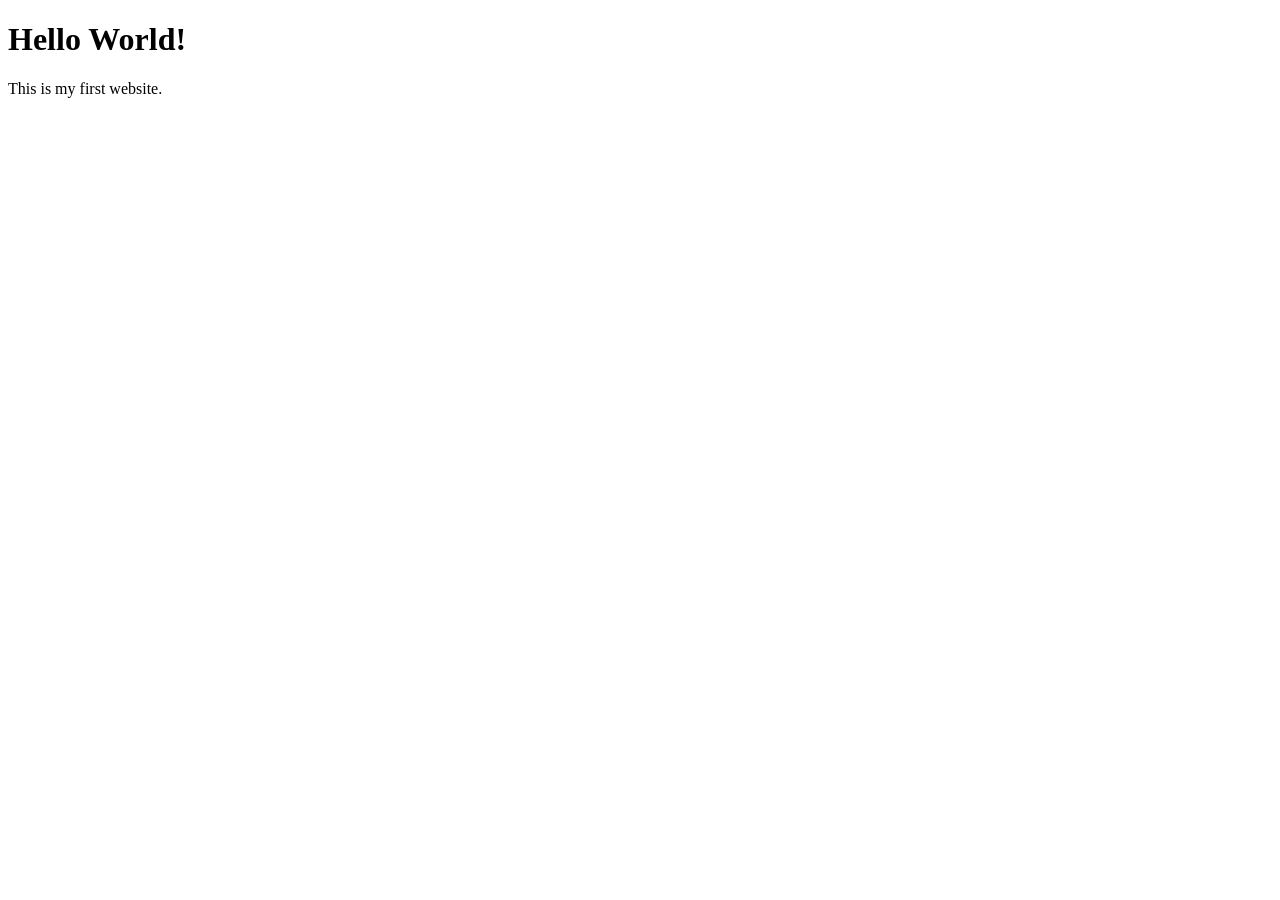
==== index.html @ 851dee36 "feat: add vercel link in README.md and add starter code in index.html" ====
<!DOCTYPE html>
<html lang="en">
<head>
    <meta charset="UTF-8">
    <meta name="viewport" content="width=device-width, initial-scale=1.0">
    <title>My First Page</title>
</head>
<body>
    <h1>Hello World!</h1>
    <p>This is my first website.</p>
</body>
</html>
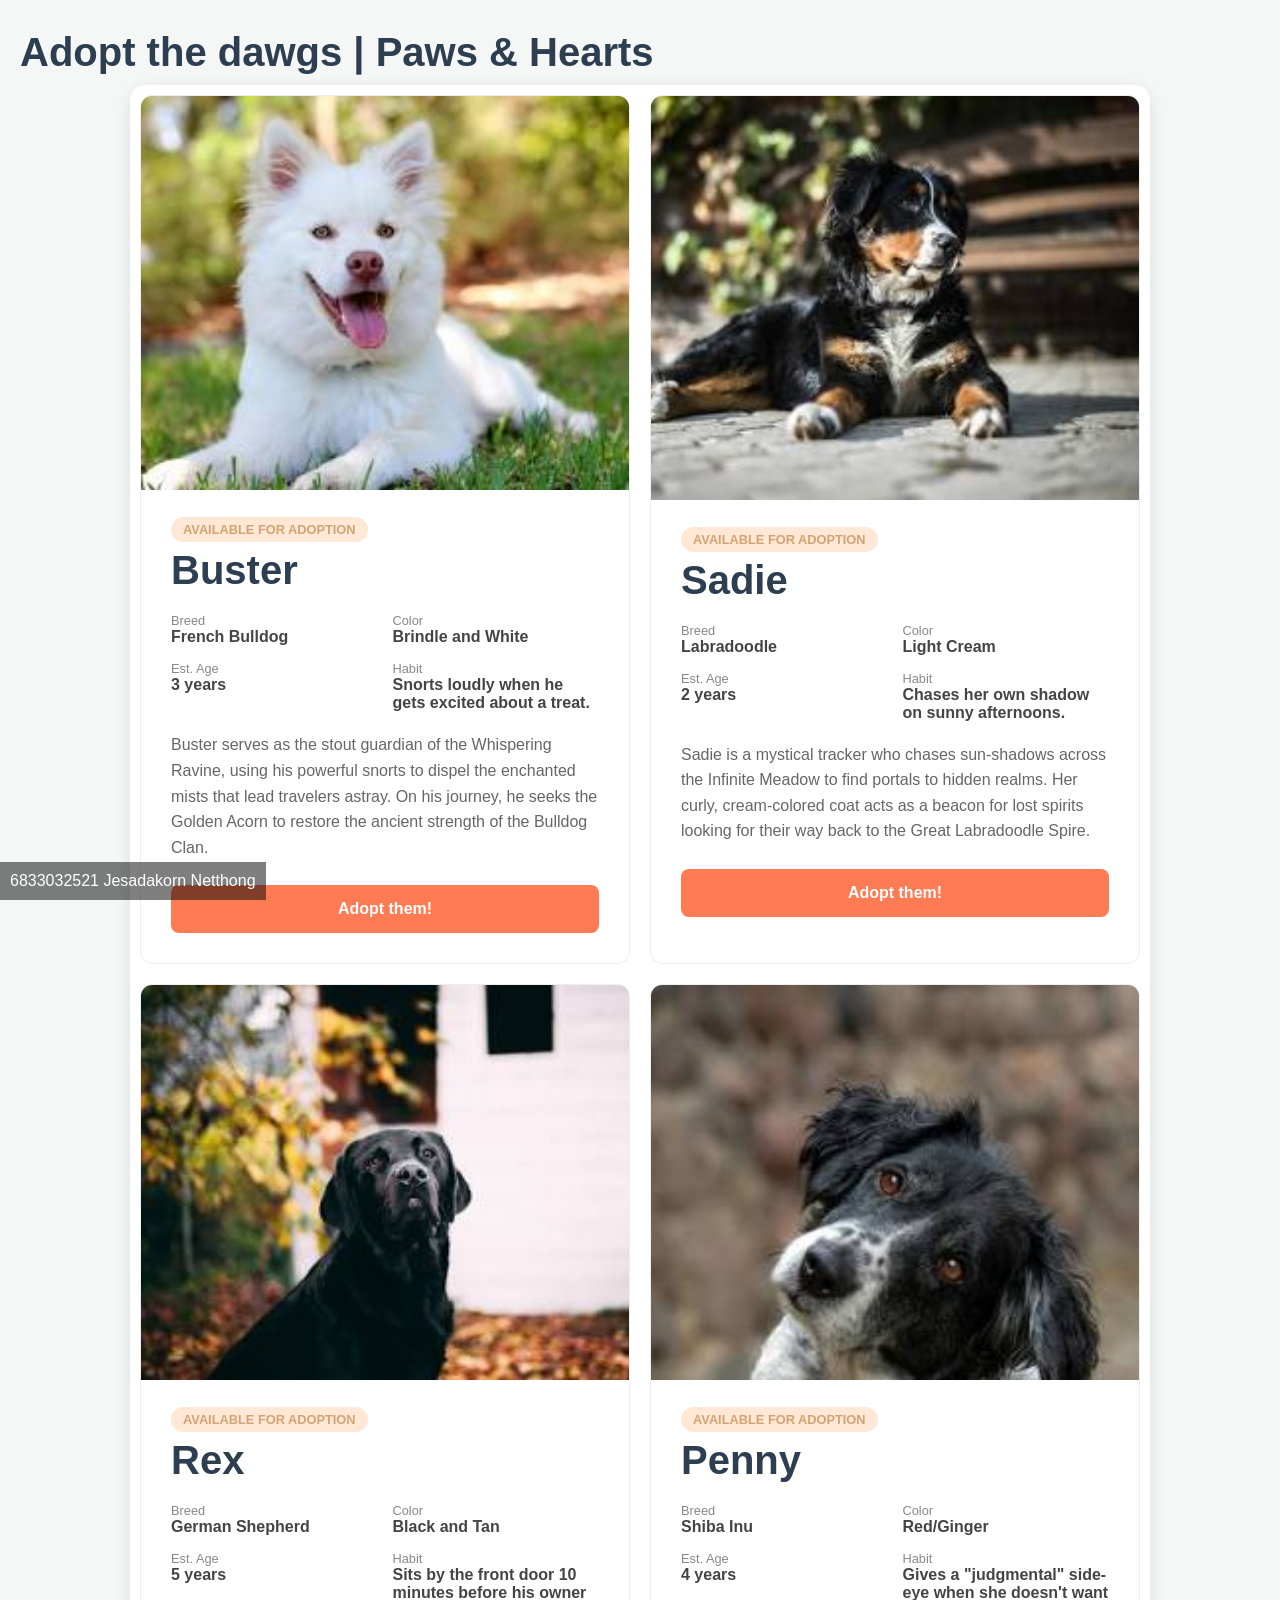
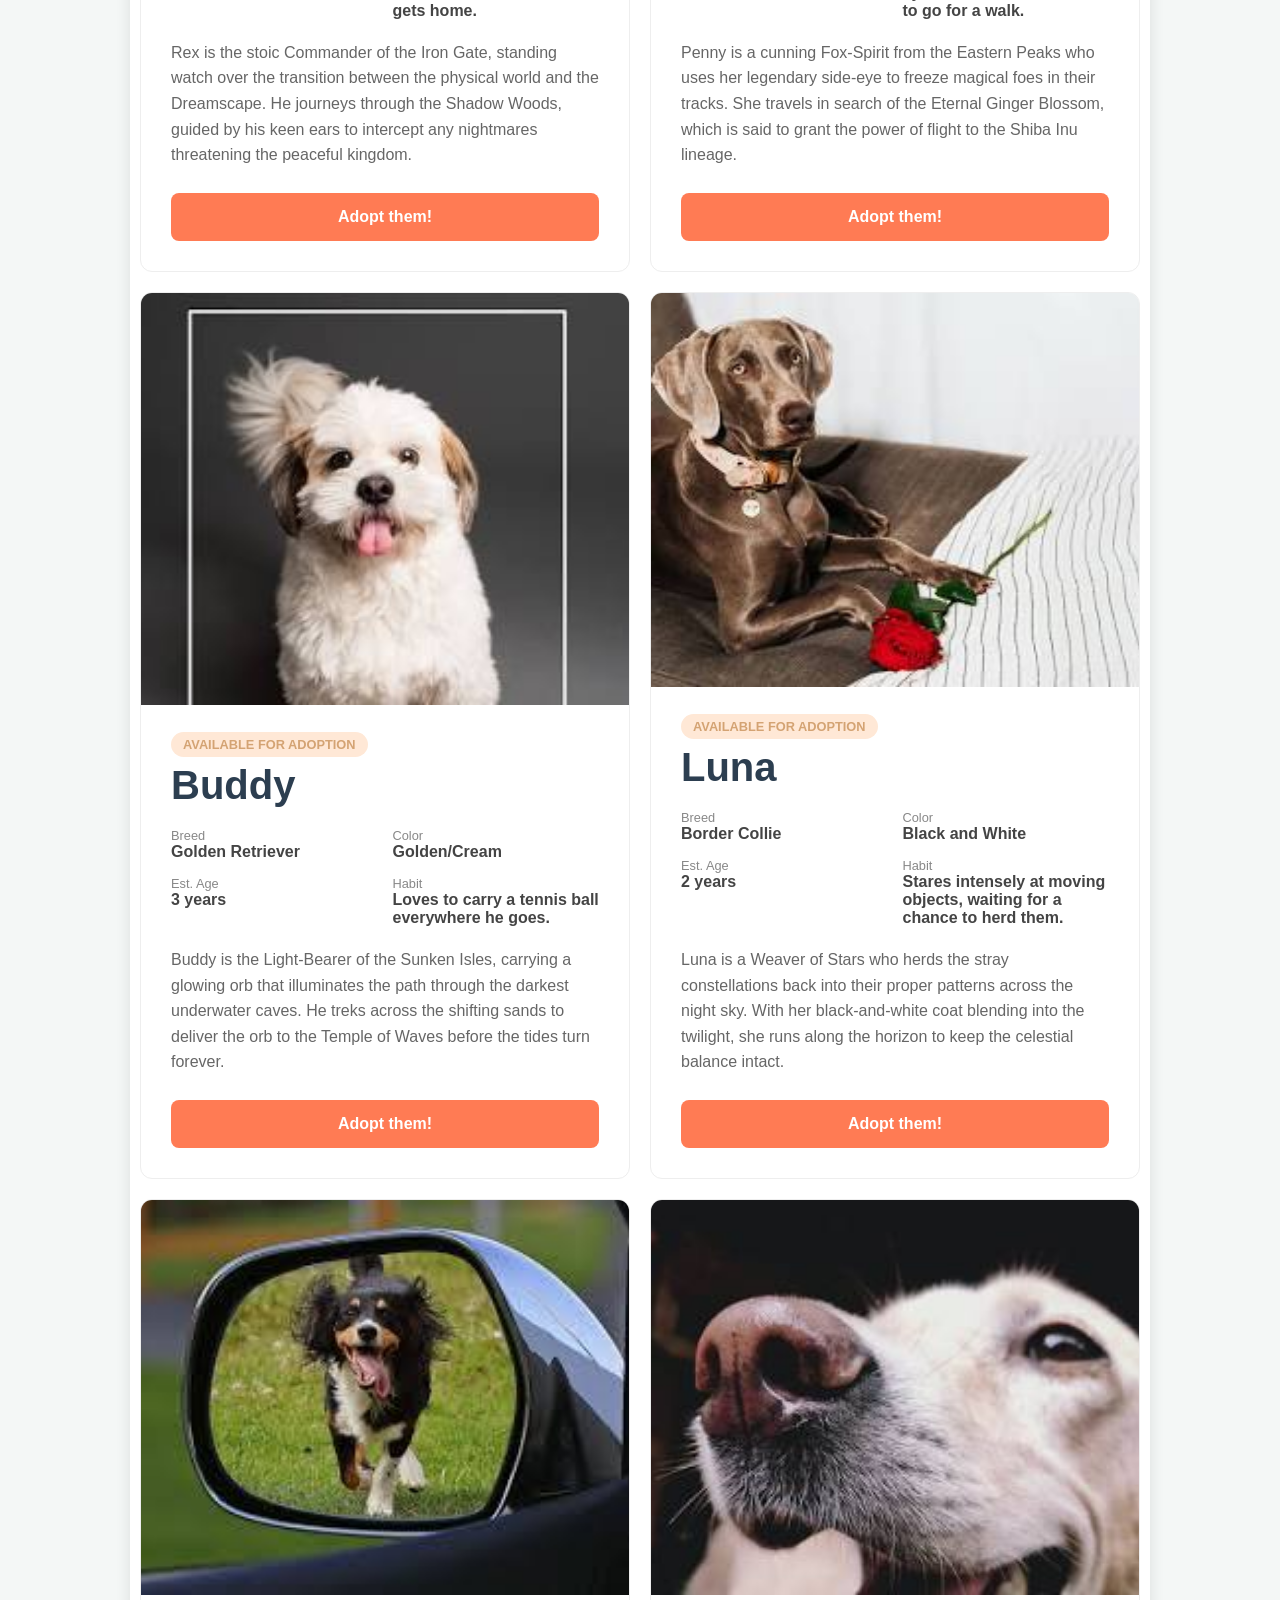
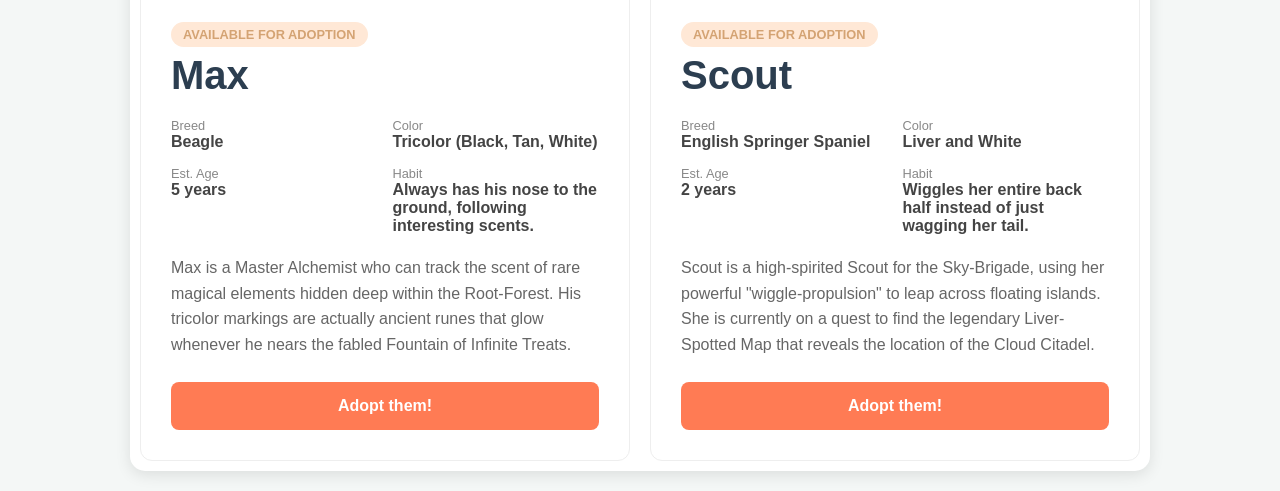
==== commit 49279551: "feat: complete index.html and add adoptme.html" ====
--- a/index.html
+++ b/index.html
@@ -1,12 +1,274 @@
 <!DOCTYPE html>
 <html lang="en">
+
 <head>
     <meta charset="UTF-8">
     <meta name="viewport" content="width=device-width, initial-scale=1.0">
-    <title>My First Page</title>
+    <title>Adopt the dawgs | Paws & Hearts</title>
+    <link rel="stylesheet" href="style.css">
 </head>
+
 <body>
-    <h1>Hello World!</h1>
-    <p>This is my first website.</p>
+    <h1>Adopt the dawgs | Paws & Hearts</h1>
+    <div class="profile-container">
+        <div class="profile">
+            <div class="image-section">
+                <img src="image/dog01.jpg" alt="Buster">
+            </div>
+            <div class="info-section">
+                <span class="tag">Available for adoption</span>
+                <h1>Buster</h1>
+                <div class="stats-grid">
+                    <div>
+                        <span class="stat-label">Breed</span>
+                        <span class="stat-value">French Bulldog</span>
+                    </div>
+                    <div>
+                        <span class="stat-label">Color</span>
+                        <span class="stat-value">Brindle and White</span>
+                    </div>
+                    <div>
+                        <span class="stat-label">Est. Age</span>
+                        <span class="stat-value">3 years</span>
+                    </div>
+                    <div>
+                        <span class="stat-label">Habit</span>
+                        <span class="stat-value">Snorts loudly when he gets excited about a treat.</span>
+                    </div>
+                </div>
+                <div class="description">
+                    <p>Buster serves as the stout guardian of the Whispering Ravine, using his powerful snorts to dispel the enchanted mists that lead travelers astray. On his journey, he seeks the Golden Acorn to restore the ancient strength of the Bulldog Clan.</p>
+                </div>
+                <a href="adoptme.html" class="adopt-btn">Adopt them!</a>
+            </div>
+        </div>  
+
+        <div class="profile">
+            <div class="image-section">
+                <img src="image/dog02.jpg" alt="Sadie">
+            </div>
+            <div class="info-section">
+                <span class="tag">Available for adoption</span>
+                <h1>Sadie</h1>
+                <div class="stats-grid">
+                    <div>
+                        <span class="stat-label">Breed</span>
+                        <span class="stat-value">Labradoodle</span>
+                    </div>
+                    <div>
+                        <span class="stat-label">Color</span>
+                        <span class="stat-value">Light Cream</span>
+                    </div>
+                    <div>
+                        <span class="stat-label">Est. Age</span>
+                        <span class="stat-value">2 years</span>
+                    </div>
+                    <div>
+                        <span class="stat-label">Habit</span>
+                        <span class="stat-value">Chases her own shadow on sunny afternoons.</span>
+                    </div>
+                </div>
+                <div class="description">
+                    <p>Sadie is a mystical tracker who chases sun-shadows across the Infinite Meadow to find portals to hidden realms. Her curly, cream-colored coat acts as a beacon for lost spirits looking for their way back to the Great Labradoodle Spire.</p>
+                </div>
+                <a href="adoptme.html" class="adopt-btn">Adopt them!</a>
+            </div>
+        </div>  
+
+        <div class="profile">
+            <div class="image-section">
+                <img src="image/dog03.jpg" alt="Rex">
+            </div>
+            <div class="info-section">
+                <span class="tag">Available for adoption</span>
+                <h1>Rex</h1>
+                <div class="stats-grid">
+                    <div>
+                        <span class="stat-label">Breed</span>
+                        <span class="stat-value">German Shepherd</span>
+                    </div>
+                    <div>
+                        <span class="stat-label">Color</span>
+                        <span class="stat-value">Black and Tan</span>
+                    </div>
+                    <div>
+                        <span class="stat-label">Est. Age</span>
+                        <span class="stat-value">5 years</span>
+                    </div>
+                    <div>
+                        <span class="stat-label">Habit</span>
+                        <span class="stat-value">Sits by the front door 10 minutes before his owner gets home.</span>
+                    </div>
+                </div>
+                <div class="description">
+                    <p>Rex is the stoic Commander of the Iron Gate, standing watch over the transition between the physical world and the Dreamscape. He journeys through the Shadow Woods, guided by his keen ears to intercept any nightmares threatening the peaceful kingdom.</p>
+                </div>
+                <a href="adoptme.html" class="adopt-btn">Adopt them!</a>
+            </div>
+        </div>  
+
+        <div class="profile">
+            <div class="image-section">
+                <img src="image/dog04.jpg" alt="Penny">
+            </div>
+            <div class="info-section">
+                <span class="tag">Available for adoption</span>
+                <h1>Penny</h1>
+                <div class="stats-grid">
+                    <div>
+                        <span class="stat-label">Breed</span>
+                        <span class="stat-value">Shiba Inu</span>
+                    </div>
+                    <div>
+                        <span class="stat-label">Color</span>
+                        <span class="stat-value">Red/Ginger</span>
+                    </div>
+                    <div>
+                        <span class="stat-label">Est. Age</span>
+                        <span class="stat-value">4 years</span>
+                    </div>
+                    <div>
+                        <span class="stat-label">Habit</span>
+                        <span class="stat-value">Gives a "judgmental" side-eye when she doesn't want to go for a walk.</span>
+                    </div>
+                </div>
+                <div class="description">
+                    <p>Penny is a cunning Fox-Spirit from the Eastern Peaks who uses her legendary side-eye to freeze magical foes in their tracks. She travels in search of the Eternal Ginger Blossom, which is said to grant the power of flight to the Shiba Inu lineage.</p>
+                </div>
+                <a href="adoptme.html" class="adopt-btn">Adopt them!</a>
+            </div>
+        </div>
+
+        <div class="profile">
+            <div class="image-section">
+                <img src="image/dog05.jpg" alt="Buddy">
+            </div>
+            <div class="info-section">
+                <span class="tag">Available for adoption</span>
+                <h1>Buddy</h1>
+                <div class="stats-grid">
+                    <div>
+                        <span class="stat-label">Breed</span>
+                        <span class="stat-value">Golden Retriever</span>
+                    </div>
+                    <div>
+                        <span class="stat-label">Color</span>
+                        <span class="stat-value">Golden/Cream</span>
+                    </div>
+                    <div>
+                        <span class="stat-label">Est. Age</span>
+                        <span class="stat-value">3 years</span>
+                    </div>
+                    <div>
+                        <span class="stat-label">Habit</span>
+                        <span class="stat-value">Loves to carry a tennis ball everywhere he goes.</span>
+                    </div>
+                </div>
+                <div class="description">
+                    <p>Buddy is the Light-Bearer of the Sunken Isles, carrying a glowing orb that illuminates the path through the darkest underwater caves. He treks across the shifting sands to deliver the orb to the Temple of Waves before the tides turn forever.</p>
+                </div>
+                <a href="adoptme.html" class="adopt-btn">Adopt them!</a>
+            </div>
+        </div>  
+
+        <div class="profile">
+            <div class="image-section">
+                <img src="image/dog06.jpg" alt="Luna">
+            </div>
+            <div class="info-section">
+                <span class="tag">Available for adoption</span>
+                <h1>Luna</h1>
+                <div class="stats-grid">
+                    <div>
+                        <span class="stat-label">Breed</span>
+                        <span class="stat-value">Border Collie</span>
+                    </div>
+                    <div>
+                        <span class="stat-label">Color</span>
+                        <span class="stat-value">Black and White</span>
+                    </div>
+                    <div>
+                        <span class="stat-label">Est. Age</span>
+                        <span class="stat-value">2 years</span>
+                    </div>
+                    <div>
+                        <span class="stat-label">Habit</span>
+                        <span class="stat-value">Stares intensely at moving objects, waiting for a chance to herd them.</span>
+                    </div>
+                </div>
+                <div class="description">
+                    <p>Luna is a Weaver of Stars who herds the stray constellations back into their proper patterns across the night sky. With her black-and-white coat blending into the twilight, she runs along the horizon to keep the celestial balance intact.</p>
+                </div>
+                <a href="adoptme.html" class="adopt-btn">Adopt them!</a>
+            </div>
+        </div>  
+
+        <div class="profile">
+            <div class="image-section">
+                <img src="image/dog07.jpg" alt="Max">
+            </div>
+            <div class="info-section">
+                <span class="tag">Available for adoption</span>
+                <h1>Max</h1>
+                <div class="stats-grid">
+                    <div>
+                        <span class="stat-label">Breed</span>
+                        <span class="stat-value">Beagle</span>
+                    </div>
+                    <div>
+                        <span class="stat-label">Color</span>
+                        <span class="stat-value">Tricolor (Black, Tan, White)</span>
+                    </div>
+                    <div>
+                        <span class="stat-label">Est. Age</span>
+                        <span class="stat-value">5 years</span>
+                    </div>
+                    <div>
+                        <span class="stat-label">Habit</span>
+                        <span class="stat-value">Always has his nose to the ground, following interesting scents.</span>
+                    </div>
+                </div>
+                <div class="description">
+                    <p>Max is a Master Alchemist who can track the scent of rare magical elements hidden deep within the Root-Forest. His tricolor markings are actually ancient runes that glow whenever he nears the fabled Fountain of Infinite Treats.</p>
+                </div>
+                <a href="adoptme.html" class="adopt-btn">Adopt them!</a>
+            </div>
+        </div>  
+
+        <div class="profile">
+            <div class="image-section">
+                <img src="image/dog08.jpg" alt="Scout">
+            </div>
+            <div class="info-section">
+                <span class="tag">Available for adoption</span>
+                <h1>Scout</h1>
+                <div class="stats-grid">
+                    <div>
+                        <span class="stat-label">Breed</span>
+                        <span class="stat-value">English Springer Spaniel</span>
+                    </div>
+                    <div>
+                        <span class="stat-label">Color</span>
+                        <span class="stat-value">Liver and White</span>
+                    </div>
+                    <div>
+                        <span class="stat-label">Est. Age</span>
+                        <span class="stat-value">2 years</span>
+                    </div>
+                    <div>
+                        <span class="stat-label">Habit</span>
+                        <span class="stat-value">Wiggles her entire back half instead of just wagging her tail.</span>
+                    </div>
+                </div>
+                <div class="description">
+                    <p>Scout is a high-spirited Scout for the Sky-Brigade, using her powerful "wiggle-propulsion" to leap across floating islands. She is currently on a quest to find the legendary Liver-Spotted Map that reveals the location of the Cloud Citadel.</p>
+                </div>
+                <a href="adoptme.html" class="adopt-btn">Adopt them!</a>
+            </div>
+        </div>
+    </div>
+
+    <div class="bottom-left">6833032521 Jesadakorn Netthong</div>
 </body>
+
 </html>
--- a/style.css
+++ b/style.css
@@ -0,0 +1,179 @@
+body {
+    font-family: 'Segoe UI', Tahoma, Geneva, Verdana, sans-serif;
+    background-color: #f4f7f6;
+    margin: 0;
+    padding: 20px;
+    color: #333;
+}
+
+.profile-container {
+    max-width: 1000px;
+    margin: 0 auto;
+    background: #fff;
+    border-radius: 15px;
+    padding: 20px;
+    box-shadow: 0 4px 15px rgba(0,0,0,0.1);
+    display: grid;
+    grid-template-columns: 1fr 1fr;
+    gap: 20px;
+    padding: 10px;
+}
+
+.profile {
+    background: white;
+    border-radius: 12px;
+    overflow: hidden;
+    border: 1px solid #eee;
+    display: flex;
+    flex-direction: column;
+}
+
+.image-section {
+    flex: 1;
+    min-width: 300px;
+}
+
+.image-section img {
+    width: 100%;
+    height: 100%;
+    object-fit: cover;
+}
+
+.info-section {
+    flex: 1;
+    padding: 30px;
+    min-width: 300px;
+}
+
+.tag {
+    background-color: #ffe8d6;
+    color: #d4a373;
+    padding: 5px 12px;
+    border-radius: 20px;
+    font-size: 0.8rem;
+    font-weight: bold;
+    text-transform: uppercase;
+}
+
+h1 {
+    margin: 10px 0;
+    color: #2c3e50;
+    font-size: 2.5rem;
+}
+
+.stats-grid {
+    display: grid;
+    grid-template-columns: 1fr 1fr;
+    gap: 15px;
+    margin: 20px 0;
+}
+
+.stat-item {
+    border-bottom: 1px solid #eee;
+    padding-bottom: 5px;
+}
+
+.stat-label {
+    font-size: 0.8rem;
+    color: #888;
+    display: block;
+}
+
+.stat-value {
+    font-weight: bold;
+    color: #444;
+}
+
+.description {
+    line-height: 1.6;
+    color: #666;
+    margin-bottom: 25px;
+}
+
+.adopt-btn {
+    display: block;
+    text-align: center;
+    background-color: #ff7b54;
+    color: white;
+    text-decoration: none;
+    padding: 15px;
+    border-radius: 8px;
+    font-weight: bold;
+    transition: background 0.3s;
+}
+
+.adopt-btn:hover {
+    background-color: #e86a43;
+}
+
+@media (max-width: 600px) {
+    .profile-container { flex-direction: column; }
+}
+
+.bottom-left {
+    position: fixed;
+    bottom: 0;
+    left: 0;
+    padding: 10px;
+    background-color: rgba(0, 0, 0, 0.5);
+    color: white;
+}
+
+.bottom-mid {
+    position: relative;
+    bottom: 0;
+    text-align: center;
+    padding: 10px;
+    background-color: rgba(0, 0, 0, 0.5);
+    color: white;
+}
+
+.radio-group {
+    display: flex;
+    flex-direction: column;
+    gap: 10px;
+    margin-top: 5px;
+}
+
+.radio-label {
+    display: flex;
+    align-items: center;
+    gap: 10px;
+    font-weight: normal;
+    cursor: pointer;
+}
+
+.radio-label input[type="radio"] {
+    width: 18px;
+    height: 18px;
+    cursor: pointer;
+}
+
+input[type="number"] {
+    width: 100px;
+    padding: 10px;
+}
+
+.checkbox-group {
+    display: flex;
+    align-items: flex-start;
+    gap: 12px;
+    background: #fff5f0;
+    padding: 15px;
+    border-radius: 8px;
+    border-left: 4px solid #ff7b54;
+}
+
+.checkbox-group input[type="checkbox"] {
+    width: 20px;
+    height: 20px;
+    margin-top: 3px;
+    cursor: pointer;
+}
+
+.checkbox-group label {
+    font-weight: normal;
+    font-size: 0.9rem;
+    line-height: 1.4;
+    cursor: pointer;
+}
